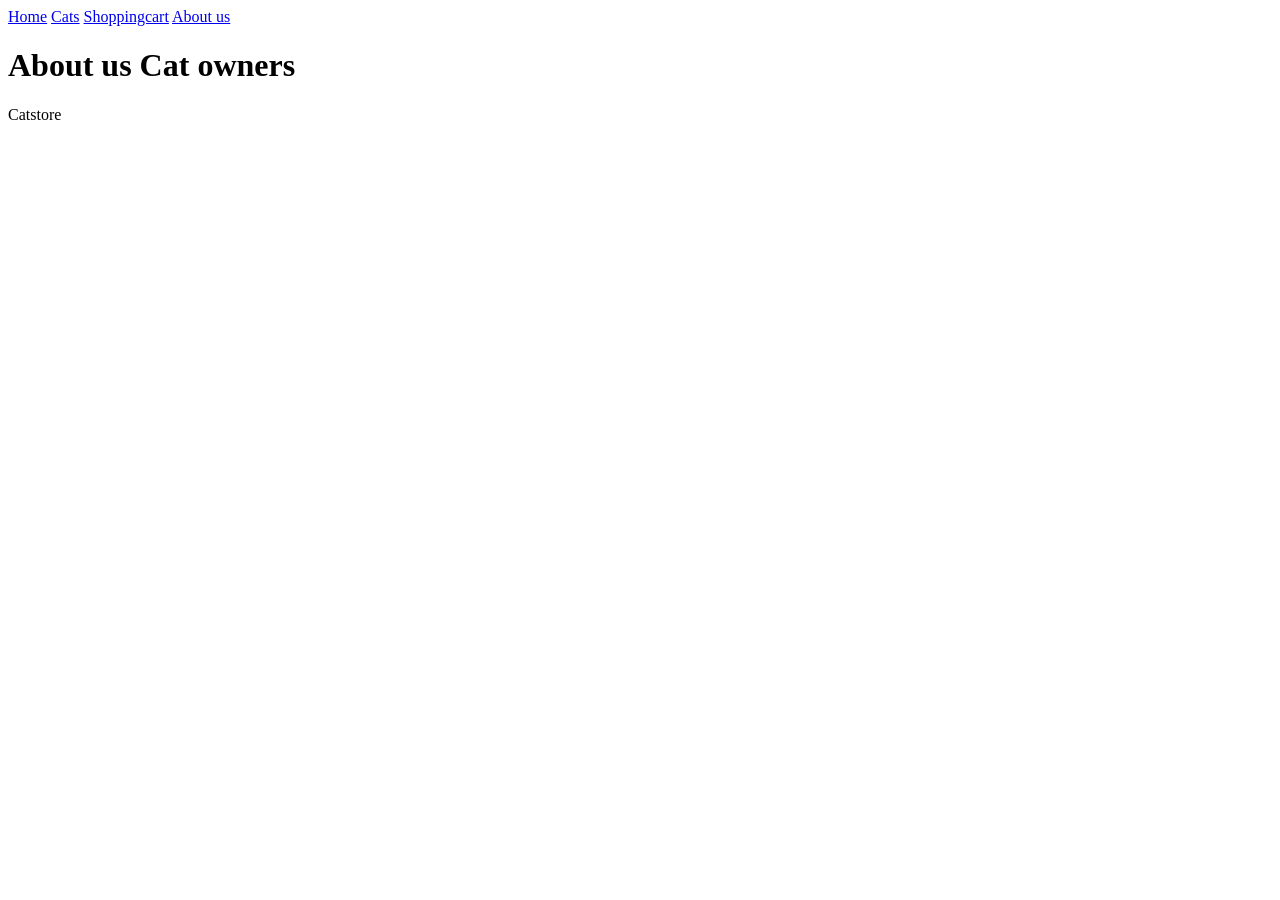
==== about.html @ e1e13c02 "Added standard template for all 4 html files" ====
<!DOCTYPE html>
<html lang="en">
    <head>
        <meta charset="UTF-8" />
        <meta name="viewport" content="width=device-width, initial-scale=1.0" />
        <title>Home - Catsore</title>
        <link rel="stylesheet" href="style.css"/>
    </head>
    <body>
        <header>
            <nav>
                <a href="index.html">Home</a>
                <a href="cats.html">Cats</a>
                <a href="cart.html">Shoppingcart</a>
                <a href="about.html">About us</a>
            </nav>
        </header>
        <main>
            <h1>About us Cat owners</h1>
        </main>

        <footer>
            <p>Catstore</p>
        </footer>

        <script src="js/main.js"></script>

    </body>
</html>
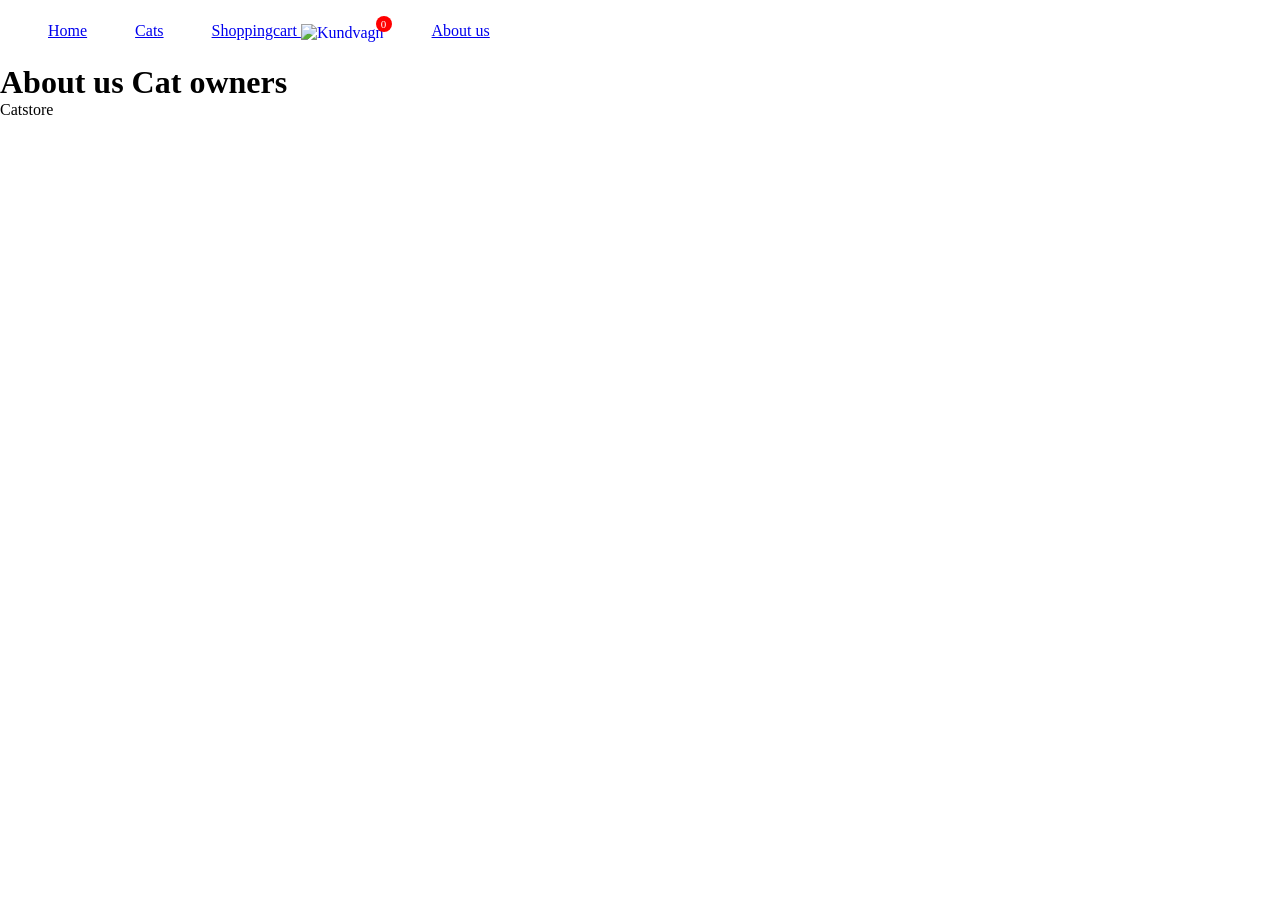
==== commit 9119ab40: "Added cart icon and count" ====
--- a/about.html
+++ b/about.html
@@ -11,7 +11,15 @@
             <nav>
                 <a href="index.html">Home</a>
                 <a href="cats.html">Cats</a>
-                <a href="cart.html">Shoppingcart</a>
+                <a href="cart.html">Shoppingcart
+                    <span class="cart-icon-wrapper">
+                        <img
+                            src="https://cdn0.iconfinder.com/data/icons/google-material-design-3-0/48/ic_shopping_cart_48px-512.png"
+                            alt="Kundvagn"
+                        />
+                        <span id="cart-badge" class="cart-badge">0</span>
+                    </span>
+                </a>
                 <a href="about.html">About us</a>
             </nav>
         </header>
--- a/style.css
+++ b/style.css
@@ -0,0 +1,86 @@
+*, *::before, *::after{
+    box-sizing: border-box;
+    margin: 0;
+    padding: 0;
+}
+
+:root {
+    --color-primary: #ff6600;
+    --radius: 10px;
+}
+
+header {
+  display: flex;
+  justify-content: space-between;
+  align-items: center;
+  padding: 0 2rem;
+  height: 64px;
+}
+
+nav {
+  display: flex;
+  gap: 1rem;
+}
+
+nav a {
+  padding: 0.5rem 1rem;
+  border-radius: 6px;
+}
+
+nav a:hover {
+  background: #f0f0f0;
+}
+
+nav a.active {
+  color: var(--color-primary);
+  background: #fdeee3;
+}
+
+.cat-grid {
+  display: grid;
+  grid-template-columns: repeat(auto-fill, minmax(250px, 1fr));
+  gap: 1.5rem;
+  padding: 2rem;
+  max-width: 1100px;
+  margin: 0 auto;
+}
+
+.cat-card {
+  background: white;
+  border: 1px solid #eee;
+  border-radius: var(--radius);
+  overflow: hidden;
+}
+
+.cat-card img {
+  width: 100%;
+  height: 180px;
+  object-fit: cover;
+}
+
+.cart-icon-wrapper {
+    position: relative;
+    display: inline-block;
+}
+
+.cart-icon-wrapper img {
+    width: 24px;
+    height: 24px;
+    vertical-align: middle;
+}
+
+.cart-badge {
+    position: absolute;
+    top: -6px;
+    right: -8px;
+    background: red;
+    color: white;
+    border-radius: 50%;
+    font-size: 11px;
+    min-width: 16px;
+    height: 16px;
+    display: flex;
+    align-items: center;
+    justify-content: center;
+    padding: 0 3px;
+}
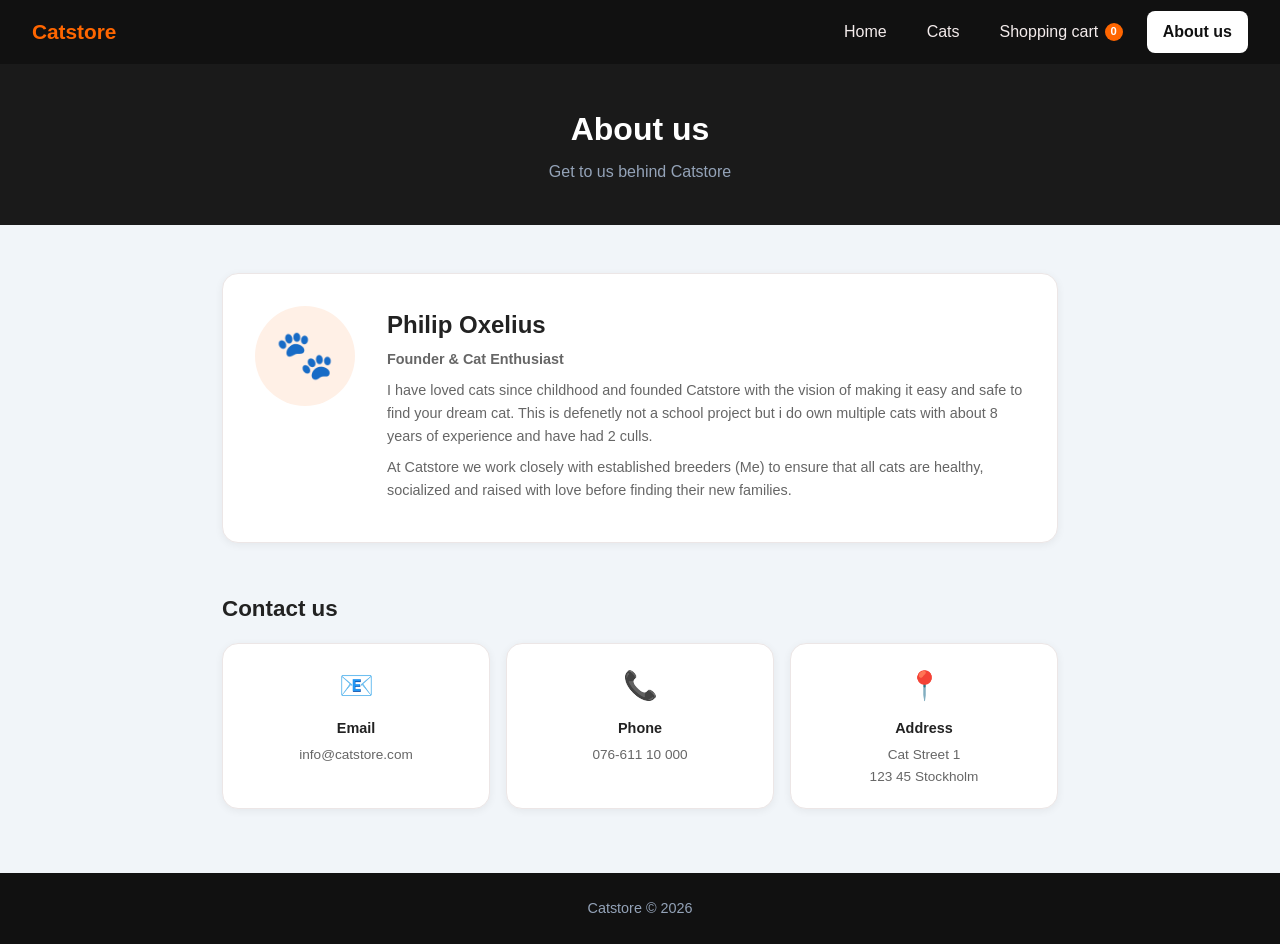
==== commit 3fc2c772: "forgot to push xd" ====
--- a/about.html
+++ b/about.html
@@ -1,37 +1,70 @@
 <!DOCTYPE html>
 <html lang="en">
-    <head>
-        <meta charset="UTF-8" />
-        <meta name="viewport" content="width=device-width, initial-scale=1.0" />
-        <title>Home - Catsore</title>
-        <link rel="stylesheet" href="style.css"/>
-    </head>
-    <body>
-        <header>
-            <nav>
-                <a href="index.html">Home</a>
-                <a href="cats.html">Cats</a>
-                <a href="cart.html">Shoppingcart
-                    <span class="cart-icon-wrapper">
-                        <img
-                            src="https://cdn0.iconfinder.com/data/icons/google-material-design-3-0/48/ic_shopping_cart_48px-512.png"
-                            alt="Kundvagn"
-                        />
-                        <span id="cart-badge" class="cart-badge">0</span>
-                    </span>
-                </a>
-                <a href="about.html">About us</a>
-            </nav>
-        </header>
-        <main>
-            <h1>About us Cat owners</h1>
-        </main>
+<head>
+    <meta charset="UTF-8" />
+    <meta name="viewport" content="width=device-width, initial-scale=1.0" />
+    <title>About us - Catstore</title>
+    <link rel="stylesheet" href="style.css"/>
+</head>
+<body>
+    <header>
+        <a href="index.html" class="logo">Catstore</a>
+        <nav>
+            <a href="index.html">Home</a>
+            <a href="cats.html">Cats</a>
+            <a href="cart.html">
+                Shopping cart
+                <span id="cart-badge" class="cart-badge">0</span>
+            </a>
+            <a href="about.html" class="active">About us</a>
+        </nav>
+        <button class="nav-toggle">&#9776;</button>
+    </header>
 
-        <footer>
-            <p>Catstore</p>
-        </footer>
+    <main>
+        <div class="page-header">
+            <h1>About us</h1>
+            <p>Get to us behind Catstore</p>
+        </div>
 
-        <script src="js/main.js"></script>
+        <div class="about-section">
+            <div class="owner-card">
+                <div class="owner-avatar">&#x1F43E;</div>
+                <div class="owner-info">
+                    <h2>Philip Oxelius</h2>
+                    <p class="owner-title">Founder &amp; Cat Enthusiast</p>
+                    <p>I have loved cats since childhood and founded Catstore with the vision of making it easy and safe to find your dream cat. This is defenetly not a school project but i do own multiple cats with about 8 years of experience and have had 2 culls.</p>
+                    <p>At Catstore we work closely with established breeders (Me) to ensure that all cats are healthy, socialized and raised with love before finding their new families.</p>
+                </div>
+            </div>
+        </div>
 
-    </body>
-</html>+        <div class="contact-section">
+            <h2>Contact us</h2>
+            <div class="contact-grid">
+                <div class="contact-card">
+                    <div class="contact-icon">&#x1F4E7;</div>
+                    <h3>Email</h3>
+                    <p><a href="mailto:info@catstore.com">info@catstore.com</a></p>
+                </div>
+                <div class="contact-card">
+                    <div class="contact-icon">&#x1F4DE;</div>
+                    <h3>Phone</h3>
+                    <p><a href="tel:+46701234567">076-611 10 000</a></p>
+                </div>
+                <div class="contact-card">
+                    <div class="contact-icon">&#x1F4CD;</div>
+                    <h3>Address</h3>
+                    <p>Cat Street 1<br />123 45 Stockholm</p>
+                </div>
+            </div>
+        </div>
+    </main>
+
+    <footer>
+        <p>Catstore &copy; 2026</p>
+    </footer>
+
+    <script src="js/main.js"></script>
+</body>
+</html>
--- a/style.css
+++ b/style.css
@@ -1,40 +1,248 @@
-*, *::before, *::after{
-    box-sizing: border-box;
-    margin: 0;
-    padding: 0;
-}
-
+/* RESET */
+* {
+  box-sizing: border-box;
+  margin: 0;
+  padding: 0;
+}
+
+/* GLOBAL */
 :root {
-    --color-primary: #ff6600;
-    --radius: 10px;
-}
-
+  --primary: #ff6600;
+}
+
+body {
+  font-family: Arial, sans-serif;
+  background: #f1f5f9;
+  color: #222;
+  line-height: 1.6;
+  min-height: 100vh;
+  display: flex;
+  flex-direction: column;
+}
+
+main {
+  flex: 1;
+}
+
+/* NAVBAR */
 header {
-  display: flex;
+  background: #111;
+  color: white;
+  height: 64px;
+  display: flex;
+  align-items: center;
   justify-content: space-between;
-  align-items: center;
   padding: 0 2rem;
-  height: 64px;
+}
+
+.logo {
+  font-size: 1.3rem;
+  font-weight: 700;
+  color: #ff6600;
+  text-decoration: none;
 }
 
 nav {
   display: flex;
-  gap: 1rem;
+  gap: 0.5rem;
 }
 
 nav a {
+  color: #f4ecec;
+  text-decoration: none;
   padding: 0.5rem 1rem;
-  border-radius: 6px;
+  border-radius: 8px;
+  display: flex;
+  align-items: center;
+  gap: 0.4rem;
+  transition: background 0.2s ease;
 }
 
 nav a:hover {
-  background: #f0f0f0;
+  background: rgba(255, 255, 255, 0.1);
 }
 
 nav a.active {
-  color: var(--color-primary);
-  background: #fdeee3;
-}
+  background: white;
+  color: #111;
+  font-weight: bold;
+}
+
+.cart-badge {
+  background: #ff6600;
+  color: white;
+  border-radius: 999px;
+  font-size: 0.7rem;
+  font-weight: 700;
+  min-width: 18px;
+  height: 18px;
+  display: inline-flex;
+  align-items: center;
+  justify-content: center;
+  padding: 0 4px;
+}
+
+.nav-toggle {
+  display: none;
+  background: none;
+  border: none;
+  font-size: 1.5rem;
+  cursor: pointer;
+  color: white;
+}
+
+/* HERO */
+.hero {
+  background: #1a1a1a;
+  color: white;
+  padding: 5rem 2rem;
+  text-align: center;
+}
+
+.hero h1 {
+  font-size: 2.5rem;
+  font-weight: 800;
+  margin-bottom: 1rem;
+}
+
+.hero p {
+  color: #94a3b8;
+  font-size: 1.1rem;
+  margin-bottom: 2rem;
+}
+
+/* BUTTONS */
+.btn-primary {
+  display: inline-block;
+  background: #ff6600;
+  color: white;
+  font-weight: 700;
+  padding: 0.75rem 2rem;
+  border-radius: 10px;
+  text-decoration: none;
+}
+
+.btn-secondary {
+  display: inline-block;
+  color: var(--primary);
+  font-weight: 600;
+  padding: 0.6rem 1.5rem;
+  border-radius: 10px;
+  border: 2px solid var(--primary);
+  text-decoration: none;
+}
+
+.btn-secondary:hover {
+  background: #ff6600;
+  color: white;
+}
+
+/* FEATURES */
+.features {
+  display: grid;
+  grid-template-columns: repeat(auto-fit, minmax(240px, 1fr));
+  gap: 1.5rem;
+  padding: 3rem 2rem;
+  max-width: 1100px;
+  margin: 0 auto;
+}
+
+.feature-card {
+  background: white;
+  border: 1px solid #ece6e6;
+  border-radius: 16px;
+  padding: 1.5rem;
+  text-align: center;
+  box-shadow: 0 2px 8px rgba(0, 0, 0, 0.06);
+}
+
+.feature-icon {
+  font-size: 2.5rem;
+  margin-bottom: 12px;
+}
+
+.feature-card h3 {
+  font-size: 1.05rem;
+  margin-bottom: 0.5rem;
+}
+
+.feature-card p {
+  font-size: 0.9rem;
+  color: #666;
+}
+
+/* ABOUT TEASER */
+.about-teaser {
+  display: flex;
+  align-items: center;
+  gap: 3rem;
+  padding: 2.5rem;
+  max-width: 1100px;
+  margin: 0 auto 3rem;
+  background: white;
+  border: 1px solid #ece6e6;
+  border-radius: 16px;
+  box-shadow: 0 2px 8px rgba(0, 0, 0, 0.06);
+}
+
+.about-teaser-text { flex: 1; }
+
+.about-teaser-text h2 {
+  font-size: 1.6rem;
+  margin-bottom: 0.75rem;
+}
+
+.about-teaser-text p {
+  color: #666;
+  margin-bottom: 0.75rem;
+}
+
+.img-placeholder {
+  width: 160px;
+  height: 160px;
+  background: #fff0e6;
+  border-radius: 50%;
+  display: flex;
+  align-items: center;
+  justify-content: center;
+  font-size: 4.5rem;
+  flex-shrink: 0;
+}
+
+/* PAGE HEADER */
+.page-header {
+  background: #1a1a1a;
+  color: white;
+  padding: 2.5rem 2rem;
+  text-align: center;
+}
+
+.page-header h1 {
+  font-size: 2rem;
+  font-weight: 800;
+  margin-bottom: 0.25rem;
+}
+
+.page-header p { color: #94a3b8; }
+
+/* CATS */
+.cats-controls {
+  max-width: 1100px;
+  margin: 2rem auto 0;
+  padding: 0 2rem;
+}
+
+#search-input {
+  width: 100%;
+  padding: 0.75rem 1rem;
+  border: 1px solid #d8d8d8;
+  border-radius: 8px;
+  font-size: 1rem;
+  outline: none;
+  transition: border-color 0.2s ease;
+}
+
+#search-input:focus { border-color: #ff6600; }
 
 .cat-grid {
   display: grid;
@@ -47,9 +255,18 @@
 
 .cat-card {
   background: white;
-  border: 1px solid #eee;
-  border-radius: var(--radius);
+  border: 1px solid #ece6e6;
+  border-radius: 16px;
   overflow: hidden;
+  display: flex;
+  flex-direction: column;
+  box-shadow: 0 2px 8px rgba(0, 0, 0, 0.06);
+  transition: transform 0.2s ease, box-shadow 0.2s ease;
+}
+
+.cat-card:hover {
+  transform: translateY(-4px);
+  box-shadow: 0 8px 24px rgba(0,0,0,0.1);
 }
 
 .cat-card img {
@@ -58,29 +275,288 @@
   object-fit: cover;
 }
 
-.cart-icon-wrapper {
-    position: relative;
-    display: inline-block;
-}
-
-.cart-icon-wrapper img {
-    width: 24px;
-    height: 24px;
-    vertical-align: middle;
-}
-
-.cart-badge {
+.cat-card-body {
+  padding: 1rem;
+  flex: 1;
+  display: flex;
+  flex-direction: column;
+  gap: 0.3rem;
+}
+
+.cat-card-name { font-size: 1.1rem; font-weight: 700; }
+.cat-title { font-size: 0.9rem; color: #666; }
+.cat-card-origin { font-size: 0.9rem; color: #666; }
+
+.cat-card-desc {
+  font-size: 0.85rem;
+  color: #888;
+  flex: 1;
+  display: -webkit-box;
+  -webkit-line-clamp: 2;
+  -webkit-box-orient: vertical;
+  overflow: hidden;
+}
+
+.cat-card-footer {
+  padding: 0.75rem 1rem 1rem;
+  border-top: 1px solid #ece6e6;
+}
+
+.btn-add-cart {
+  width: 100%;
+  background: #ff6600;
+  color: white;
+  border: none;
+  padding: 0.6rem 1rem;
+  border-radius: 8px;
+  font-size: 0.95rem;
+  font-weight: 600;
+  cursor: pointer;
+}
+
+.btn-add-cart:hover { opacity: 0.9; }
+.btn-add-cart.in-cart { background: #16a34a; }
+
+.no-results {
+  text-align: center;
+  padding: 3rem;
+  color: #666;
+  grid-column: 1 / -1;
+}
+
+/* pagination*/
+.pagination {
+  display: flex;
+  justify-content: center;
+  gap: 0.5rem;
+  padding: 1rem 2rem 3rem;
+  flex-wrap: wrap;
+}
+
+.pagination button {
+  background: white;
+  border: 1px solid #ece6e6;
+  color: #222;
+  padding: 0.5rem 1rem;
+  border-radius: 8px;
+  cursor: pointer;
+  font-size: 0.95rem;
+  min-width: 40px;
+}
+
+.pagination button:hover:not(:disabled) { border-color: #ff6600; color: #ff6600; }
+.pagination button.active { background: var(--primary); border-color: var(--primary); color: white; font-weight: 700; }
+.pagination button:disabled { opacity: 0.4; cursor: not-allowed; }
+
+/* ABOUT */
+.about-section {
+  max-width: 900px;
+  margin: 3rem auto;
+  padding: 0 2rem;
+}
+
+.owner-card {
+  display: flex;
+  gap: 2rem;
+  align-items: flex-start;
+  background: white;
+  border: 1px solid #ece6e6;
+  border-radius: 16px;
+  padding: 2rem;
+  box-shadow: 0 2px 8px rgba(0,0,0,0.06);
+}
+
+.owner-avatar {
+  flex: 0 0 100px;
+  height: 100px;
+  background: #fff0e6;
+  border-radius: 50%;
+  display: flex;
+  align-items: center;
+  justify-content: center;
+  font-size: 3rem;
+}
+
+.owner-info h2 { font-size: 1.5rem; margin-bottom: 0.25rem; }
+.owner-title { color: #ff6600; font-weight: 600; font-size: 0.9rem; margin-bottom: 0.75rem; }
+.owner-info p { color: #666; font-size: 0.9rem; margin-bottom: 0.5rem; }
+
+.contact-section {
+  max-width: 900px;
+  margin: 2rem auto 4rem;
+  padding: 0 2rem;
+}
+
+.contact-section h2 { font-size: 1.4rem; margin-bottom: 1rem; }
+
+.contact-grid {
+  display: grid;
+  grid-template-columns: repeat(auto-fit, minmax(180px, 1fr));
+  gap: 1rem;
+}
+
+.contact-card {
+  background: white;
+  border: 1px solid #ece6e6;
+  border-radius: 16px;
+  padding: 1.25rem;
+  text-align: center;
+  box-shadow: 0 2px 8px rgba(0, 0, 0, 0.06);
+}
+
+.contact-icon { font-size: 1.75rem; margin-bottom: 8px; }
+.contact-card h3 { font-size: 0.9rem; font-weight: 700; margin-bottom: 0.25rem; }
+.contact-card p, .contact-card a { font-size: 0.85rem; color: #666; text-decoration: none; }
+
+/* CART */
+.cart-layout {
+  display: grid;
+  grid-template-columns: 1fr 360px;
+  gap: 2rem;
+  max-width: 1100px;
+  margin: 2rem auto 4rem;
+  padding: 0 2rem;
+  align-items: start;
+}
+
+.cart-items-section h2,
+.order-form-section h2 {
+  font-size: 1.2rem;
+  margin-bottom: 1rem;
+  padding-bottom: 0.5rem;
+  border-bottom: 2px solid #ece6e6;
+}
+
+.cart-empty {
+  text-align: center;
+  padding: 3rem;
+  color: #666;
+  background: white;
+  border: 1px solid #ece6e6;
+  border-radius: 16px;
+}
+
+.cart-empty .empty-icon { font-size: 3rem; margin-bottom: 1rem; }
+
+/* cart item shi finally works lol*/
+.cart-item {
+  display: flex;
+  gap: 1rem;
+  align-items: center;
+  background: white;
+  border: 1px solid #ddd;
+  border-radius: 16px;
+  padding: 1rem;
+  margin-bottom: 0.75rem;
+  box-shadow: 0 2px 8px rgba(0, 0, 0, 0.06);
+}
+
+.cart-item img {
+  width: 70px;
+  height: 70px;
+  object-fit: cover;
+  border-radius: 10px;
+  flex-shrink: 0;
+}
+
+.cart-item-info { flex: 1; }
+.cart-item-name { font-weight: 700; }
+.cart-item-origin { font-size: 0.85rem; color: #666; }
+
+.btn-remove {
+  background: none;
+  border: 1px solid #ddd;
+  color: #dc2626;
+  padding: 0.3rem 0.6rem;
+  border-radius: 8px;
+  cursor: pointer;
+  font-size: 0.85rem;
+  flex-shrink: 0;
+}
+
+.btn-remove:hover { background: #fef2f2; border-color: #dc2626; }
+
+.order-form-section {
+  background: white;
+  border: 1px solid #ece6e6;
+  border-radius: 16px;
+  padding: 1.5rem;
+  box-shadow: 0 2px 8px rgba(0, 0, 0, 0.06);
+  position: sticky;
+  top: calc(64px + 1rem);
+}
+
+.form-group {
+  margin-bottom: 1rem;
+  display: flex;
+  flex-direction: column;
+  gap: 4px;
+}
+
+.form-group label { font-weight: 600; font-size: 0.85rem; }
+
+.form-group input,
+.form-group textarea {
+  padding: 0.6rem 0.75rem;
+  border: 1px solid #d8d8d8;
+  border-radius: 8px;
+  font-size: 0.95rem;
+  font-family: inherit;
+  outline: none;
+  resize: vertical;
+}
+
+.form-group input:focus,
+.form-group textarea:focus {
+  border-color: #999;
+  box-shadow: 0 0 0 4px rgba(0,0,0,0.05);
+}
+
+div.form-group input.invalid,
+.form-group textarea.invalid { border-color: #dc2626; }
+.field-error { font-size: 0.8rem; color: #dc2626; min-height: 1em; }
+
+/* FOOTER */
+footer {
+  background: #111;
+  color: #94a3b8;
+  text-align: center;
+  padding: 1.5rem;
+  font-size: 0.9rem;
+}
+
+/* RESPONSIVE */
+@media (max-width: 768px) {
+  .nav-toggle { display: block; }
+
+  nav {
+    display: none;
     position: absolute;
-    top: -6px;
-    right: -8px;
-    background: red;
-    color: white;
-    border-radius: 50%;
-    font-size: 11px;
-    min-width: 16px;
-    height: 16px;
-    display: flex;
-    align-items: center;
-    justify-content: center;
-    padding: 0 3px;
+    top: 64px;
+    left: 0;
+    right: 0;
+    background: #111;
+    flex-direction: column;
+    padding: 0.5rem;
+    z-index: 99;
+  }
+
+  nav.open { display: flex; }
+  nav a { padding: 0.75rem 1rem; }
+
+  .about-teaser {
+    flex-direction: column;
+    text-align: center;
+    margin: 0 1rem 2rem;
+  }
+
+  /* temp fix for mobile cart */
+  .cart-layout { grid-template-columns: 1fr; padding: 0 1rem; }
+  .order-form-section { position: static; }
+  .owner-card { flex-direction: column; align-items: center; text-align: center; }
+}
+
+@media (max-width: 400px) {
+  header { padding: 0 1rem; }
+  .cat-grid { grid-template-columns: 1fr; padding: 1rem; }
 }
